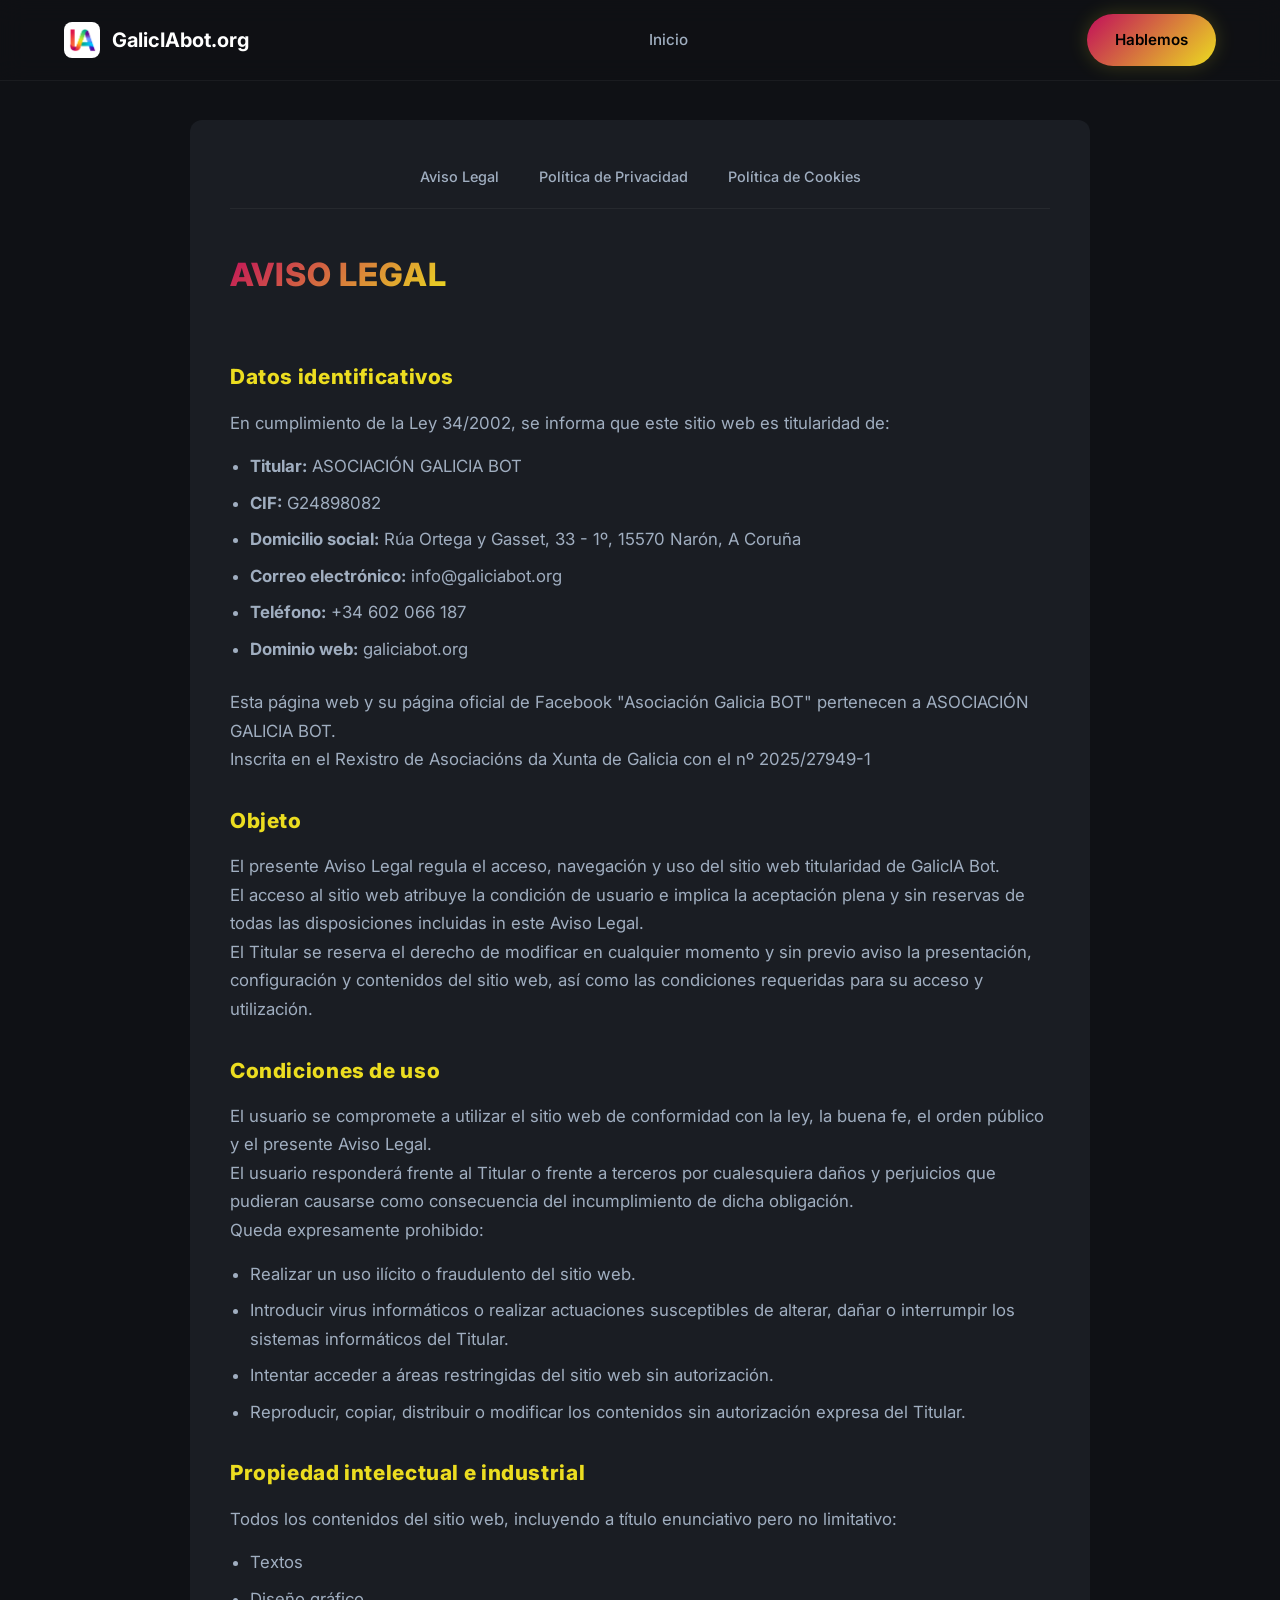
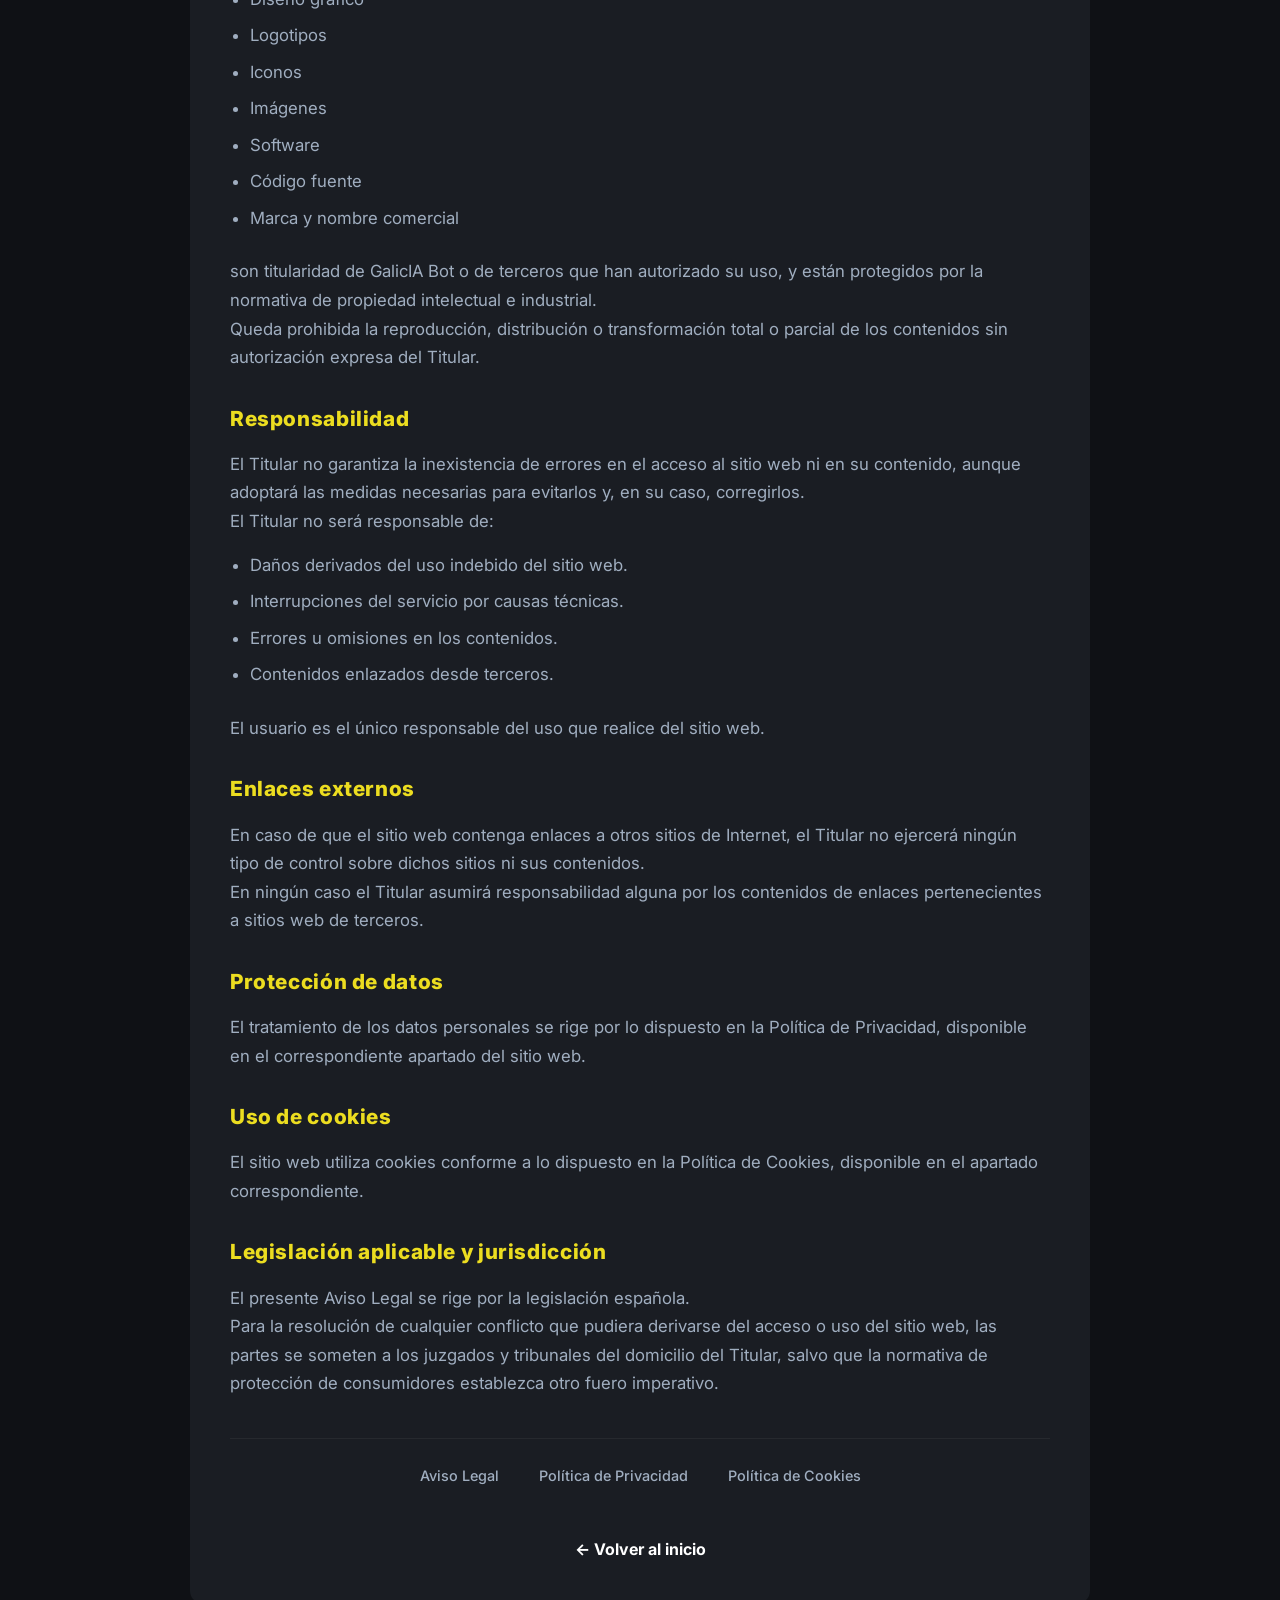
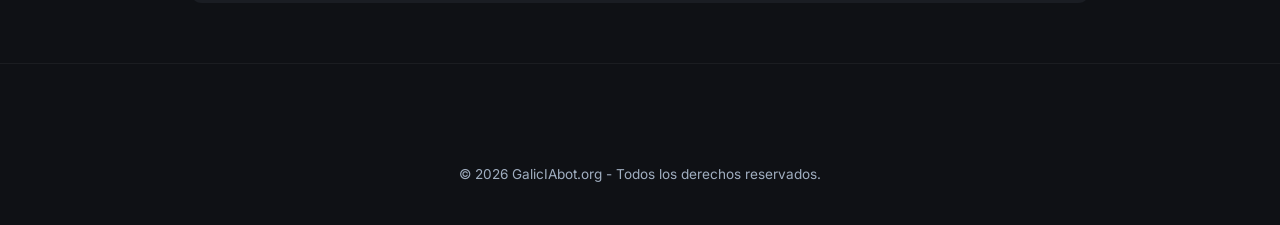
==== aviso-legal.html @ 95a2f7a0 "UPDATE AVISO LEGAL" ====
<!DOCTYPE html>
<html lang="es">

<head>
    <meta charset="UTF-8">
    <meta name="viewport" content="width=device-width, initial-scale=1.0">
    <title>GalicIAbot.org | Políticas y Avisos Legales</title>
    <meta name="description" content="Información legal, aviso legal y política de privacidad de GalicIAbot.org.">
    <link rel="stylesheet" href="layout.css">
    <link rel="stylesheet" href="theme.css">
    <link rel="icon" type="image/png" href="Logos RECORTADOS/Logo GalicIABot recortado-08.png">
    <style>
        .legal-section {
            padding: 120px 20px 60px;
            color: var(--text-main);
            min-height: 80vh;
        }

        .legal-content {
            background-color: var(--card-bg);
            border: 1px solid var(--border-color);
            border-radius: 12px;
            padding: 40px;
            max-width: 900px;
            margin: 0 auto;
        }

        .legal-nav {
            display: flex;
            gap: 20px;
            margin-bottom: 40px;
            border-bottom: 1px solid rgba(255, 255, 255, 0.05);
            padding-bottom: 15px;
            justify-content: center;
        }

        .legal-nav.bottom {
            margin-top: 40px;
            margin-bottom: 0;
            border-bottom: none;
            border-top: 1px solid rgba(255, 255, 255, 0.05);
            padding-top: 20px;
        }

        .nav-anchor {
            text-decoration: none;
            color: var(--text-muted);
            font-size: 0.9rem;
            font-weight: 500;
            transition: all 0.3s ease;
            padding: 5px 10px;
            border-radius: 4px;
        }

        .nav-anchor:hover {
            color: var(--accent-yellow);
            background: rgba(255, 255, 255, 0.03);
        }

        .legal-divider {
            height: 1px;
            background: linear-gradient(90deg, transparent, rgba(255, 255, 255, 0.1), transparent);
            margin: 60px 0;
        }

        .legal-content h2 {
            margin-bottom: 30px;
            text-align: center;
            font-size: 2rem;
            scroll-margin-top: 120px;
        }

        .legal-content h3 {
            margin-top: 30px;
            margin-bottom: 15px;
            color: var(--accent-yellow);
            font-size: 1.3rem;
        }

        .legal-content p,
        .legal-content ul {
            font-size: 1.05rem;
            line-height: 1.7;
            color: var(--text-muted);
            margin-bottom: 15px;
        }

        .legal-content ul {
            padding-left: 20px;
            margin-bottom: 25px;
        }

        .legal-content li {
            margin-bottom: 8px;
        }

        .back-link {
            display: inline-block;
            margin-top: 30px;
            text-decoration: none;
            color: var(--white);
            font-weight: bold;
            transition: color 0.3s ease;
        }

        .back-link:hover {
            color: var(--accent-yellow);
        }

        @media (max-width: 600px) {
            .legal-content {
                padding: 20px;
            }

            .legal-nav {
                flex-direction: column;
                align-items: center;
                gap: 10px;
            }
        }
    </style>
</head>

<body>

    <!-- Navbar -->
    <nav>
        <div class="container">
            <a href="index.html" class="logo">
                <img src="Logos RECORTADOS/Logo GalicIABot recortado-08.png" alt="GalicIAbot" class="logo-icon">
                <span>GalicIAbot.org</span>
            </a>
            <div class="nav-links">
                <a href="index.html">Inicio</a>
            </div>
            <a href="index.html#contacto-leads" class="btn btn-primary">Hablemos</a>
        </div>
    </nav>

    <!-- Legal Section -->
    <section class="legal-section">
        <div class="container">
            <div class="legal-content">
                <!-- Top Navigation -->
                <div class="legal-nav">
                    <a href="#" class="nav-anchor">Aviso Legal</a>
                    <a href="politica-privacidad.html" class="nav-anchor">Política de Privacidad</a>
                    <a href="cookies.html" class="nav-anchor">Política de Cookies</a>
                </div>

                <!-- Section: Aviso Legal -->
                <div id="aviso">
                    <h2 class="gradient-text">AVISO LEGAL</h2>

                    <h3>Datos identificativos</h3>
                    <p>En cumplimiento de la Ley 34/2002, se informa que este sitio web es titularidad de:</p>
                    <ul>
                        <li><strong>Titular:</strong> ASOCIACIÓN GALICIA BOT</li>
                        <li><strong>CIF:</strong> G24898082</li>
                        <li><strong>Domicilio social:</strong> Rúa Ortega y Gasset, 33 - 1º, 15570 Narón, A Coruña</li>
                        <li><strong>Correo electrónico:</strong> info@galiciabot.org</li>
                        <li><strong>Teléfono:</strong> +34 602 066 187</li>
                        <li><strong>Dominio web:</strong> galiciabot.org</li>
                    </ul>
                    <p>Esta página web y su página oficial de Facebook "Asociación Galicia BOT" pertenecen a ASOCIACIÓN GALICIA BOT.<br>
                    Inscrita en el Rexistro de Asociacións da Xunta de Galicia con el nº 2025/27949-1</p>

                    <h3>Objeto</h3>
                    <p>El presente Aviso Legal regula el acceso, navegación y uso del sitio web titularidad de GalicIA
                        Bot.<br>
                        El acceso al sitio web atribuye la condición de usuario e implica la aceptación plena y sin
                        reservas de
                        todas las disposiciones incluidas in este Aviso Legal.<br>
                        El Titular se reserva el derecho de modificar en cualquier momento y sin previo aviso la
                        presentación,
                        configuración y contenidos del sitio web, así como las condiciones requeridas para su acceso y
                        utilización.</p>

                    <h3>Condiciones de uso</h3>
                    <p>El usuario se compromete a utilizar el sitio web de conformidad con la ley, la buena fe, el orden
                        público
                        y el presente Aviso Legal.<br>
                        El usuario responderá frente al Titular o frente a terceros por cualesquiera daños y perjuicios
                        que
                        pudieran causarse como consecuencia del incumplimiento de dicha obligación.<br>
                        Queda expresamente prohibido:</p>
                    <ul>
                        <li>Realizar un uso ilícito o fraudulento del sitio web.</li>
                        <li>Introducir virus informáticos o realizar actuaciones susceptibles de alterar, dañar o
                            interrumpir
                            los sistemas informáticos del Titular.</li>
                        <li>Intentar acceder a áreas restringidas del sitio web sin autorización.</li>
                        <li>Reproducir, copiar, distribuir o modificar los contenidos sin autorización expresa del
                            Titular.</li>
                    </ul>

                    <h3>Propiedad intelectual e industrial</h3>
                    <p>Todos los contenidos del sitio web, incluyendo a título enunciativo pero no limitativo:</p>
                    <ul>
                        <li>Textos</li>
                        <li>Diseño gráfico</li>
                        <li>Logotipos</li>
                        <li>Iconos</li>
                        <li>Imágenes</li>
                        <li>Software</li>
                        <li>Código fuente</li>
                        <li>Marca y nombre comercial</li>
                    </ul>
                    <p>son titularidad de GalicIA Bot o de terceros que han autorizado su uso, y están protegidos por la
                        normativa de propiedad intelectual e industrial.<br>
                        Queda prohibida la reproducción, distribución o transformación total o parcial de los contenidos
                        sin
                        autorización expresa del Titular.</p>

                    <h3>Responsabilidad</h3>
                    <p>El Titular no garantiza la inexistencia de errores en el acceso al sitio web ni en su contenido,
                        aunque
                        adoptará las medidas necesarias para evitarlos y, en su caso, corregirlos.<br>
                        El Titular no será responsable de:</p>
                    <ul>
                        <li>Daños derivados del uso indebido del sitio web.</li>
                        <li>Interrupciones del servicio por causas técnicas.</li>
                        <li>Errores u omisiones en los contenidos.</li>
                        <li>Contenidos enlazados desde terceros.</li>
                    </ul>
                    <p>El usuario es el único responsable del uso que realice del sitio web.</p>

                    <h3>Enlaces externos</h3>
                    <p>En caso de que el sitio web contenga enlaces a otros sitios de Internet, el Titular no ejercerá
                        ningún
                        tipo de control sobre dichos sitios ni sus contenidos.<br>
                        En ningún caso el Titular asumirá responsabilidad alguna por los contenidos de enlaces
                        pertenecientes a
                        sitios web de terceros.</p>

                    <h3>Protección de datos</h3>
                    <p>El tratamiento de los datos personales se rige por lo dispuesto en la Política de Privacidad,
                        disponible
                        en el correspondiente apartado del sitio web.</p>

                    <h3>Uso de cookies</h3>
                    <p>El sitio web utiliza cookies conforme a lo dispuesto en la Política de Cookies, disponible en el
                        apartado
                        correspondiente.</p>

                    <h3>Legislación aplicable y jurisdicción</h3>
                    <p>El presente Aviso Legal se rige por la legislación española.<br>
                        Para la resolución de cualquier conflicto que pudiera derivarse del acceso o uso del sitio web,
                        las
                        partes se someten a los juzgados y tribunales del domicilio del Titular, salvo que la normativa
                        de
                        protección de consumidores establezca otro fuero imperativo.</p>
                </div>

                <!-- Bottom Navigation -->
                <div class="legal-nav bottom">
                    <a href="#" class="nav-anchor">Aviso Legal</a>
                    <a href="politica-privacidad.html" class="nav-anchor">Política de Privacidad</a>
                    <a href="cookies.html" class="nav-anchor">Política de Cookies</a>
                </div>

                <div style="text-align: center;">
                    <a href="index.html" class="back-link">&larr; Volver al inicio</a>
                </div>
            </div>
        </div>
    </section>

    <!-- Footer Simple -->
    <footer>
        <div class="footer-bottom" style="border-top: none; padding-top: 20px;">
            <div class="footer-legal-inline" style="text-align: center;">
                <span>&copy; 2026 GalicIAbot.org - Todos los derechos reservados.</span>
            </div>
        </div>
    </footer>

</body>

</html>
---- layout.css ----
* {
    margin: 0;
    padding: 0;
    box-sizing: border-box;
}

body {
    line-height: 1.6;
    overflow-x: hidden;
}

.container {
    max-width: 1200px;
    margin: 0 auto;
    padding: 0 1.5rem;
}

section {
    padding: 80px 0;
}

.section-title {
    font-size: clamp(2.2rem, 5vw, 3.2rem);
    margin-bottom: 1.5rem;
}

/* Navbar Layout */
nav {
    position: fixed;
    top: 0;
    width: 100%;
    z-index: 1000;
}

nav .container {
    display: flex;
    justify-content: space-between;
    align-items: center;
    height: 80px;
}

.logo {
    display: flex;
    align-items: center;
    gap: 12px;
    text-decoration: none;
    font-size: 1.25rem;
}

.logo-icon {
    width: 36px;
    height: 36px;
    border-radius: 8px;
    display: flex;
    align-items: center;
    justify-content: center;
}

.nav-links {
    display: flex;
    gap: 2rem;
}

.nav-links a {
    text-decoration: none;
    font-size: 0.95rem;
    position: relative;
    padding: 10px 0;
    display: inline-block;
}

.nav-links a::after {
    content: '';
    position: absolute;
    bottom: 0;
    left: 0;
    width: 0;
    height: 2px;
    transition: width 0.3s ease;
}

.nav-links a:hover::after,
.nav-links a.active::after {
    width: 100%;
}

/* Buttons Layout */
.btn {
    display: inline-flex;
    align-items: center;
    justify-content: center;
    padding: 14px 28px;
    border-radius: 50px;
    text-decoration: none;
    cursor: pointer;
    font-size: 0.95rem;
}

.btn-primary:hover {
    transform: translateY(-2px);
}

/* Hero Layout */
.hero {
    padding-top: 160px;
    text-align: center;
    position: relative;
    overflow: hidden;
}

.hero-content {
    max-width: 100%;
    width: 100%;
    padding: 0 2rem;
    margin: 0 auto;
    position: relative;
    z-index: 2;
}

.hero h1 {
    font-size: clamp(3rem, 10vw, 5.5rem);
    line-height: 1.1;
    margin-bottom: 2.5rem;
    width: 85%;
    max-width: 1200px;
    margin-left: auto;
    margin-right: auto;
}

.hero p {
    font-size: 1.35rem;
    margin-bottom: 3.5rem;
    width: 75%;
    max-width: 1000px;
    margin-left: auto;
    margin-right: auto;
    line-height: 1.6;
}

.hero-glow {
    position: absolute;
    top: 50%;
    left: 50%;
    transform: translate(-50%, -50%);
    width: 600px;
    height: 600px;
    z-index: 1;
}

/* Feature Cards & Asociacion Refactor */
.features-grid {
    display: grid;
    grid-template-columns: repeat(auto-fit, minmax(300px, 1fr));
    gap: 2rem;
    margin-top: 4rem;
}

.feature-card {
    padding: 2.5rem;
    border-radius: 20px;
    background: var(--card-bg);
    border: 1px solid rgba(255, 255, 255, 0.05);
    transition: var(--transition);
}

.feature-card:hover {
    transform: translateY(-5px);
    border-color: var(--accent-orange);
    box-shadow: 0 10px 30px rgba(249, 88, 57, 0.1);
}

.asociacion-text-block {
    text-align: left;
    max-width: 900px;
    margin: 2rem auto;
}

.asociacion-expandable {
    max-height: 0;
    overflow: hidden;
    transition: max-height 0.8s ease-in-out, opacity 0.5s ease;
    opacity: 0;
}

.asociacion-expandable.active {
    max-height: 5000px;
    /* Large enough for full content */
    opacity: 1;
}

.btn-read-more {
    margin-top: 2rem;
}

.asociacion-sub-section {
    margin-top: 3rem;
    padding-top: 2rem;
    border-top: 1px solid rgba(255, 255, 255, 0.05);
}

.asociacion-sub-section h3 {
    font-size: 1.8rem;
    margin-bottom: 1.5rem;
    text-align: center;
}

.asociacion-list {
    list-style: none;
    display: grid;
    grid-template-columns: repeat(auto-fit, minmax(280px, 1fr));
    gap: 1.5rem;
    margin-top: 1.5rem;
}

.asociacion-list li {
    background: rgba(255, 255, 255, 0.02);
    padding: 1.5rem;
    border-radius: 12px;
    border: 1px solid rgba(255, 255, 255, 0.05);
    text-align: center;
    color: var(--text-muted);
    font-size: 1rem;
    line-height: 1.6;
}

.asociacion-list li strong {
    display: block;
    color: var(--accent-yellow);
    margin-bottom: 0.5rem;
    font-size: 1.1rem;
}

.feature-icon {
    width: 48px;
    height: 48px;
    border-radius: 12px;
    display: flex;
    align-items: center;
    justify-content: center;
    margin-bottom: 1.5rem;
}

/* Pricing Layout */
.pricing-grid {
    display: grid;
    grid-template-columns: repeat(auto-fit, minmax(320px, 1fr));
    gap: 2rem;
    margin-top: 4rem;
}

.pricing-card {
    padding: 3rem 2.5rem;
    border-radius: 24px;
    position: relative;
    display: flex;
    flex-direction: column;
}

.popular-badge {
    position: absolute;
    top: -12px;
    right: 32px;
    padding: 4px 12px;
    border-radius: 50px;
    font-size: 0.75rem;
}

.price {
    font-size: 3rem;
    margin: 1.5rem 0;
}

.price span {
    font-size: 1rem;
}

.pricing-features {
    list-style: none;
    margin: 2rem 0;
    flex-grow: 1;
}

.pricing-features li {
    margin-bottom: 1rem;
    display: flex;
    align-items: center;
    gap: 12px;
    font-size: 0.95rem;
}

/* CTA Layout */
.cta-section {
    padding: 60px 0;
    position: relative;
    overflow: hidden;
}

.cta-section::before {
    content: '';
    position: absolute;
    top: 50%;
    left: 50%;
    transform: translate(-50%, -50%);
    width: 1000px;
    height: 1000px;
    z-index: 1;
}

.cta-content {
    position: relative;
    z-index: 2;
    text-align: center;
    max-width: 1000px;
    margin: 0 auto;
}

.cta-section h2 {
    font-size: clamp(2.5rem, 6vw, 4.5rem);
    margin-bottom: 1.5rem;
    text-transform: uppercase;
}

.cta-section p.main-desc {
    font-size: 1.35rem;
    margin-bottom: 2rem;
    max-width: 800px;
    margin-left: auto;
    margin-right: auto;
}

.cta-btns {
    display: flex;
    gap: 2rem;
    justify-content: center;
    flex-wrap: wrap;
    margin-bottom: 3rem;
}

.btn-large {
    padding: 24px 40px;
    border-radius: 20px;
    display: flex;
    flex-direction: column;
    align-items: center;
    text-align: center;
    min-width: 320px;
    text-decoration: none;
    position: relative;
}

.btn-large .btn-title {
    font-size: 1.25rem;
    margin-bottom: 4px;
    display: flex;
    align-items: center;
    gap: 10px;
}

.btn-large .btn-subtitle {
    font-size: 0.85rem;
}

.btn-large:hover {
    transform: scale(1.05);
}

.stats-grid {
    display: grid;
    grid-template-columns: repeat(3, 1fr);
    gap: 2rem;
    margin-bottom: 5rem;
}

.stat-item h3 {
    font-size: 3.5rem;
    margin-bottom: 0.5rem;
}

.stat-item p {
    font-size: 0.95rem;
}

.testimonial-card-final {
    padding: 3rem;
    border-radius: 30px;
    max-width: 900px;
    margin: 0 auto;
    text-align: left;
}

.stars {
    font-size: 1.2rem;
    margin-bottom: 1.5rem;
    display: block;
}

.testimonial-card-final p {
    font-size: 1.1rem;
    line-height: 1.8;
}

/* Footer Layout */
footer {
    padding: 80px 0 40px 0;
}

.footer-main {
    display: grid;
    grid-template-columns: 1fr 1.2fr;
    gap: 2rem;
    margin-bottom: 3rem;
}

.footer-brand {
    display: flex;
    flex-direction: column;
    gap: 1.5rem;
}

.footer-phrase {
    font-size: 0.9rem;
    line-height: 1.6;
    max-width: 480px;
}

.footer-social {
    display: flex;
    gap: 1rem;
}

.footer-social a {
    width: 40px;
    height: 40px;
    border-radius: 50%;
    display: flex;
    align-items: center;
    justify-content: center;
    transition: var(--transition);
}

.footer-nav {
    display: grid;
    grid-template-columns: repeat(3, 1fr);
    gap: 3rem;
}

.footer-nav-col {
    display: flex;
    flex-direction: column;
    gap: 1rem;
}

.footer-nav-col h4 {
    font-size: 1.1rem;
    margin-bottom: 0.5rem;
}

.footer-nav-col a {
    text-decoration: none;
    font-size: 0.95rem;
    transition: var(--transition);
}

.footer-bottom {
    padding-top: 2rem;
    display: flex;
    justify-content: center;
    border-top: 1px solid rgba(255, 255, 255, 0.05);
}

.footer-legal-inline {
    display: flex;
    align-items: center;
    flex-wrap: wrap;
    justify-content: center;
    gap: 1rem;
    font-size: 0.85rem;
    color: var(--text-muted);
}

.footer-legal-inline a {
    text-decoration: none;
    color: var(--text-muted);
    transition: var(--transition);
}

.footer-legal-inline a:hover {
    color: var(--text-main);
}

.separator {
    color: rgba(255, 255, 255, 0.1);
    font-size: 0.8rem;
}

.footer-bottom p {
    font-size: 0.85rem;
}

/* Leads Form Section */
.leads-section {
    margin-top: -80px;
    padding-bottom: 80px;
}

.iframe-wrapper {
    position: relative;
    overflow: hidden;
    border-radius: 12px;
    background: rgba(18, 21, 29, 0.5);
    /* Recupera el contraste de fondo */
    min-height: 700px;
}

.iframe-wrapper iframe {
    width: 100%;
    height: 700px;
    border: none;
    border-radius: 3px;
}

/* Newsletter Styles */
.footer-newsletter {
    display: flex;
    justify-content: space-between;
    align-items: center;
    background: rgba(255, 255, 255, 0.02);
    border: 1px solid rgba(255, 255, 255, 0.05);
    border-radius: 20px;
    padding: 2.5rem 3rem;
    margin-bottom: 3rem;
    gap: 2rem;
}

.newsletter-content h4 {
    font-size: 1.25rem;
    margin-bottom: 0.5rem;
}

.newsletter-content p {
    color: var(--text-muted);
    font-size: 0.95rem;
}

.newsletter-form {
    flex-shrink: 0;
    width: 100%;
    max-width: 400px;
}

.newsletter-input-group {
    display: flex;
    gap: 0.5rem;
}

.newsletter-input-group input {
    flex: 1;
    background: rgba(15, 17, 21, 0.8);
    border: 1px solid rgba(255, 255, 255, 0.1);
    border-radius: 12px;
    padding: 12px 20px;
    color: white;
    font-size: 0.95rem;
    outline: none;
    transition: var(--transition);
}

.newsletter-input-group input:focus {
    border-color: var(--accent-cyan);
}

.newsletter-input-group button {
    background: var(--gradient-primary);
    border: none;
    border-radius: 12px;
    width: 48px;
    height: 48px;
    display: flex;
    align-items: center;
    justify-content: center;
    cursor: pointer;
    transition: var(--transition);
}

.newsletter-input-group button:hover {
    transform: scale(1.05);
    box-shadow: 0 0 20px rgba(0, 255, 171, 0.3);
}

@media (max-width: 768px) {
    .footer-newsletter {
        flex-direction: column;
        text-align: center;
        padding: 2rem;
    }

    .newsletter-form {
        max-width: 100%;
    }
}

.target-grid {
    display: grid;
    grid-template-columns: 1fr 1fr;
    gap: 4rem;
    align-items: center;
}

.target-list {
    list-style: none;
    margin: 2.5rem 0;
}

.target-list li {
    font-size: 1.15rem;
    margin-bottom: 1.2rem;
    display: flex;
    align-items: center;
    gap: 15px;
}

.target-list li::before {
    flex-shrink: 0;
}

.target-footer {
    font-size: 1.1rem;
    line-height: 1.6;
    max-width: 500px;
}

.console-window {
    border-radius: 12px;
    overflow: hidden;
    font-family: 'Courier New', Courier, monospace;
}

.console-header {
    padding: 12px 20px;
    display: flex;
    gap: 8px;
}

.dot {
    width: 12px;
    height: 12px;
    border-radius: 50%;
}

.console-body {
    padding: 2.5rem;
    font-size: 0.95rem;
    line-height: 1.8;
}

/* Media Queries Layout */
@media (max-width: 768px) {
    .nav-links {
        display: none;
    }

    .hero h1 {
        font-size: 2.5rem;
    }

    .footer-main {
        grid-template-columns: 1fr;
        gap: 3rem;
        text-align: center;
    }

    .footer-brand {
        align-items: center;
    }

    .footer-phrase {
        max-width: 100%;
    }

    .footer-social {
        justify-content: center;
    }

    .footer-nav {
        grid-template-columns: 1fr;
        gap: 2rem;
    }

    .footer-bottom {
        flex-direction: column;
        text-align: center;
    }

    .footer-legal {
        justify-content: center;
    }

    .stats-grid {
        grid-template-columns: 1fr;
    }

    .btn-large {
        width: 100%;
        min-width: auto;
    }
}

@media (max-width: 968px) {
    .target-grid {
        grid-template-columns: 1fr;
        gap: 3rem;
    }
}
---- theme.css ----
@import url('https://fonts.googleapis.com/css2?family=Inter:wght@300;400;500;600;700;800&display=swap');

:root {
    --bg-color: #0F1115;
    --card-bg: #1A1D23;
    --text-main: #FFFFFF;
    --text-muted: #A0AEC0;
    --accent-red: #c10e5a;
    --accent-yellow: #ecdd20;
    --accent-orange: #f95839;
    --gradient-primary: linear-gradient(135deg, #c10e5a 0%, #ecdd20 100%);
    --gradient-purple: linear-gradient(135deg, #c10e5a 0%, #f95839 100%);
    --gradient-glow: radial-gradient(circle at center, rgba(0, 194, 255, 0.1) 0%, transparent 70%);
    --transition: all 0.3s cubic-bezier(0.4, 0, 0.2, 1);
}

body {
    font-family: 'Inter', sans-serif;
    background-color: var(--bg-color);
    color: var(--text-main);
    -webkit-font-smoothing: antialiased;
}

/* Typography Colors & Styles */
h1,
h2,
h3 {
    font-weight: 800;
    letter-spacing: 0.03em;
}

.gradient-text {
    background: var(--gradient-primary);
    -webkit-background-clip: text;
    background-clip: text;
    -webkit-text-fill-color: transparent;
    display: inline-block;
}

.gradient-purple-text {
    background: var(--gradient-purple);
    -webkit-background-clip: text;
    background-clip: text;
    -webkit-text-fill-color: transparent;
    display: inline-block;
}

/* Navbar Theme */
nav {
    background: rgba(15, 17, 21, 0.8);
    backdrop-filter: blur(12px);
    border-bottom: 1px solid rgba(255, 255, 255, 0.05);
    transition: var(--transition);
}

.logo {
    color: white;
    font-weight: 700;
}

.logo-icon {
    background: white;
    object-fit: contain;
    padding: 2px;
}

.nav-links a {
    color: var(--text-muted);
    font-weight: 500;
    transition: var(--transition);
}

.nav-links a:hover,
.nav-links a.active {
    color: var(--text-main);
}

.nav-links a::after {
    background: var(--gradient-primary);
}

/* Button Theme */
.btn {
    font-weight: 600;
    transition: var(--transition);
}

.btn-primary {
    background: var(--gradient-primary);
    color: #000;
    box-shadow: 0 0 20px rgba(236, 221, 32, 0.2);
}

.btn-primary:hover {
    box-shadow: 0 0 30px rgba(236, 221, 32, 0.5);
}

.btn-outline {
    border: 1px solid rgba(255, 255, 255, 0.2);
    color: white;
}

.btn-outline:hover {
    background: rgba(255, 255, 255, 0.05);
    border-color: white;
}

/* Hero Theme */
.hero p {
    color: var(--text-muted);
}

.hero-glow {
    background: var(--gradient-glow);
}

/* Feature Cards Theme */
.feature-card {
    background: var(--card-bg);
    border: 1px solid var(--accent-cyan);
    transition: var(--transition);
}

.feature-card:hover {
    border-color: #f95839;
    box-shadow: 0 0 30px rgba(249, 88, 57, 0.4),
        0 0 60px rgba(249, 88, 57, 0.2);
    transform: translateY(-8px) scale(1.02);
    background: linear-gradient(145deg, rgba(26, 29, 35, 1) 0%, rgba(26, 29, 35, 0.8) 100%);
}

#beneficios .feature-card {
    border-color: rgba(255, 255, 255, 0.1);
}



.feature-card h3,
.feature-card p {
    transition: var(--transition);
}

.feature-card p {
    color: var(--text-muted);
}

.feature-card:hover h3 {
    color: var(--accent-cyan);
}

.feature-card:hover p {
    color: var(--text-main);
}

.feature-icon {
    width: 64px;
    height: 64px;
    border-radius: 16px;
    background: var(--gradient-primary);
    display: flex;
    align-items: center;
    justify-content: center;
    margin-bottom: 1.5rem;
    box-shadow: 0 10px 20px rgba(0, 0, 0, 0.2);
}

.feature-icon svg {
    width: 34px;
    height: 34px;
    stroke: #fff;
    stroke-width: 1.5;
    fill: none;
    filter: drop-shadow(0 0 5px rgba(255, 255, 255, 0.8));
    animation: iconPulse 3s infinite ease-in-out;
}

@keyframes iconPulse {

    0%,
    100% {
        transform: scale(1);
        filter: drop-shadow(0 0 5px rgba(255, 255, 255, 0.8));
    }

    50% {
        transform: scale(1.1);
        filter: drop-shadow(0 0 12px rgba(255, 255, 255, 1));
    }
}

/* Pricing Card Theme */
.pricing-card {
    background: var(--card-bg);
    border: 1px solid rgba(255, 255, 255, 0.05);
    transition: var(--transition);
}

.pricing-card:hover {
    z-index: 2;
    border-color: var(--accent-cyan);
}

.pricing-card.intensity-1:hover,
.pricing-card.intensity-2:hover,
.pricing-card.intensity-3:hover,
.pricing-card.intensity-4:hover,
.pricing-card.intensity-5:hover,
.pricing-card.intensity-6:hover {
    box-shadow: 0 30px 60px rgba(249, 88, 57, 0.4),
        0 0 30px rgba(249, 88, 57, 0.2);
}

/* Diferenciación por intensidad */
.pricing-card.intensity-1 {
    border-color: rgba(255, 255, 255, 0.1);
}

.pricing-card.intensity-2 {
    border-color: var(--accent-cyan);
}

.pricing-card.intensity-3 {
    border-color: var(--accent-purple);
    background: linear-gradient(145deg, var(--card-bg) 0%, rgba(209, 111, 255, 0.05) 100%);
}

.pricing-card.intensity-4 {
    border-color: var(--accent-mint);
}

.pricing-card.intensity-5 {
    border-color: var(--accent-orange);
    box-shadow: 0 0 30px rgba(249, 88, 57, 0.15);
    background: linear-gradient(145deg, var(--card-bg) 0%, rgba(249, 88, 57, 0.05) 100%);
}

.pricing-card.intensity-6 {
    border-color: var(--text-main);
    background: linear-gradient(145deg, var(--card-bg) 0%, rgba(255, 255, 255, 0.08) 100%);
    box-shadow: 0 20px 40px rgba(0, 0, 0, 0.4);
}

.pricing-card.popular {
    border-color: #c10e5a;
    box-shadow: 0 0 40px rgba(193, 14, 90, 0.4);
}

.popular-badge {
    background: var(--gradient-primary);
    color: #000;
    font-weight: 700;
}

.plan-icon {
    width: 64px;
    height: 64px;
    border-radius: 16px;
    background: var(--gradient-primary);
    display: flex;
    align-items: center;
    justify-content: center;
    margin-bottom: 1.5rem;
    box-shadow: 0 10px 20px rgba(0, 0, 0, 0.2);
}

.plan-icon.purple {
    background: var(--gradient-purple);
}

.plan-icon.white {
    background: #fff;
}

.plan-icon svg {
    width: 32px;
    height: 32px;
    stroke: #fff;
    stroke-width: 2;
    fill: none;
}

.pricing-card h3 {
    font-size: 1.75rem;
    margin-bottom: 0.5rem;
    line-height: 1.2;
    font-weight: 800;
}

.pricing-card.intensity-1 h3,
.pricing-card.intensity-2 h3,
.pricing-card.intensity-4 h3,
.pricing-card.intensity-5 h3,
.pricing-card.intensity-6 h3 {
    background: var(--gradient-primary);
    -webkit-background-clip: text;
    background-clip: text;
    -webkit-text-fill-color: transparent;
}

.pricing-card.intensity-3 h3 {
    background: var(--gradient-purple);
    -webkit-background-clip: text;
    background-clip: text;
    -webkit-text-fill-color: transparent;
}



.price {
    font-size: 1.2rem !important;
    /* Smaller size as requested */
    font-weight: 600;
    margin: 0.25rem 0 1rem 0 !important;
    color: var(--text-muted);
}

.pricing-card.intensity-1 .price {
    background: var(--gradient-primary);
    -webkit-background-clip: text;
    background-clip: text;
    -webkit-text-fill-color: transparent;
    font-weight: 800;
    display: inline-block;
}

.price span {
    font-size: 0.8rem;
    opacity: 0.8;
}

.price-sub {
    color: var(--text-muted);
    font-size: 0.9rem;
    margin-bottom: 1.5rem;
}

.pricing-features {
    padding-left: 0;
}

.pricing-features li {
    position: relative;
    padding-left: 1.5rem;
}

.pricing-features li::before {
    content: "✓";
    position: absolute;
    left: 0;
    color: var(--accent-mint);
    font-weight: 700;
}

/* CTA Theme */
.cta-section::before {
    background: radial-gradient(circle, rgba(0, 194, 255, 0.05) 0%, transparent 70%);
}

.cta-section p.main-desc {
    color: var(--text-muted);
}

.btn-large {
    transition: var(--transition);
}

.btn-starter {
    background: var(--gradient-primary);
    color: #000;
}

.btn-consultancy {
    color: white;
    border: 1px solid var(--accent-purple);
    box-shadow: 0 0 20px rgba(209, 111, 255, 0.1);
}

.btn-large:hover {
    box-shadow: 0 0 40px rgba(236, 221, 32, 0.3);
}

.btn-consultancy:hover {
    box-shadow: 0 0 40px rgba(209, 111, 255, 0.3);
}

.stat-item h3 {
    font-weight: 800;
}

.stat-item p {
    color: var(--text-muted);
}

.testimonial-card-final {
    background: rgba(255, 255, 255, 0.02);
    border: 1px solid rgba(255, 255, 255, 0.05);
}

.stars {
    color: var(--accent-mint);
}

.testimonial-card-final p {
    color: var(--text-muted);
}

/* Target Section Theme */
.target-list li {
    font-size: 1.05rem;
    /* Slightly smaller as requested */
}

.target-list li::before {
    content: "";
    background: var(--gradient-primary);
    width: 10px;
    height: 10px;
    border-radius: 50%;
    display: block;
    flex-shrink: 0;
    box-shadow: 0 0 10px rgba(0, 255, 171, 0.5);
}

.target-footer {
    color: var(--text-muted);
    border-left: 4px solid #ecdd20;
    padding-left: 1.5rem;
    margin-top: 3rem;
    font-size: 1rem;
}

.target-visual {
    position: relative;
    padding: 2rem 0;
}

.console-window {
    background: linear-gradient(135deg, rgba(20, 24, 30, 0.95) 0%, rgba(30, 35, 45, 0.95) 100%);
    border: 1px solid rgba(255, 255, 255, 0.1);
    box-shadow: 0 40px 80px rgba(0, 0, 0, 0.6);
    backdrop-filter: blur(15px);
    position: relative;
    z-index: 2;
}

.console-window.second {
    margin-top: 1.5rem;
    /* Space between windows */
    opacity: 0.9;
}

.console-header {
    background: rgba(255, 255, 255, 0.05);
    border-bottom: 1px solid rgba(255, 255, 255, 0.05);
}

.dot.red {
    background: #FF5F56;
}

.dot.yellow {
    background: #FFBD2E;
}

.dot.green {
    background: #27C93F;
}

.console-comment {
    color: #6A737D;
}

.console-line {
    color: #E1E4E8;
}

.color-alert {
    color: #f95839;
    font-weight: 600;
}

.color-mint {
    color: var(--accent-mint);
    font-weight: 600;
}

/* Footer Theme */
footer {
    border-top: 1px solid rgba(255, 255, 255, 0.05);
}

.footer-phrase {
    color: var(--text-muted);
}

.footer-social a {
    background: var(--gradient-primary);
    border: 1px solid transparent;
    color: #000;
    box-shadow: 0 5px 15px rgba(0, 194, 255, 0.15);
}

.footer-social a:hover {
    transform: translateY(-5px);
    box-shadow: 0 10px 25px rgba(236, 221, 32, 0.3);
    filter: brightness(1.1);
}

.footer-nav-col h4 {
    color: var(--text-main);
}

.footer-nav-col a {
    color: var(--text-muted);
}

.footer-nav-col.empresa a:hover {
    color: var(--accent-mint);
}

.footer-nav-col.servicios a:hover {
    color: var(--accent-cyan);
}

.footer-bottom {
    border-top: 1px solid rgba(255, 255, 255, 0.05);
}

.footer-legal a {
    color: var(--text-muted);
    transition: var(--transition);
}

.footer-legal a:hover {
    color: var(--text-main);
}

.footer-bottom p {
    color: var(--text-muted);
}

/* Demo Section Styles */
.demo-section {
    padding: 100px 0;
    background: rgba(255, 255, 255, 0.01);
    position: relative;
    overflow: hidden;
}

.demo-grid {
    display: grid;
    grid-template-columns: 1fr 1.2fr;
    gap: 4rem;
    align-items: center;
    margin-top: 4rem;
}

@media (max-width: 992px) {
    .demo-grid {
        grid-template-columns: 1fr;
        gap: 3rem;
    }
}

.sector-list {
    display: grid;
    grid-template-columns: repeat(2, 1fr);
    gap: 1.5rem;
}

.sector-btn {
    background: rgba(0, 194, 255, 0.05);
    border: 1.5px solid rgba(0, 194, 255, 0.3);
    padding: 1.2rem;
    border-radius: 15px;
    color: var(--text-main);
    font-weight: 600;
    text-align: center;
    cursor: pointer;
    transition: var(--transition);
    display: flex;
    flex-direction: column;
    align-items: center;
    gap: 0.8rem;
    position: relative;
    overflow: hidden;
}

.sector-btn:hover {
    background: rgba(0, 194, 255, 0.05);
    border-color: var(--accent-cyan);
    transform: translateY(-5px);
    box-shadow: 0 0 25px rgba(0, 194, 255, 0.4), inset 0 0 10px rgba(0, 194, 255, 0.2);
}

.sector-btn.active {
    background: var(--gradient-primary);
    color: #000;
    border-color: transparent;
    box-shadow: 0 10px 30px rgba(236, 221, 32, 0.5);
}

.sector-icon {
    font-size: 1.5rem;
}

.whatsapp-console {
    background: #0b141a;
    border: 1px solid rgba(0, 194, 255, 0.3);
    border-radius: 24px;
    height: 650px;
    display: flex;
    flex-direction: column;
    box-shadow: 0 50px 100px rgba(0, 0, 0, 0.9), 0 0 40px rgba(0, 194, 255, 0.15);
    width: 100%;
    max-width: 500px;
    margin: 0 auto;
    overflow: hidden;
    position: relative;
}

.whatsapp-header {
    background: #202c33;
    padding: 15px 25px;
    display: flex;
    align-items: center;
    gap: 15px;
}

.whatsapp-avatar {
    width: 45px;
    height: 45px;
    background: var(--gradient-primary);
    border-radius: 50%;
    display: flex;
    align-items: center;
    justify-content: center;
    font-weight: 800;
    color: #000;
}

.whatsapp-info h4 {
    margin: 0;
    font-size: 1.1rem;
    color: #fff;
}

.whatsapp-info p {
    margin: 0;
    font-size: 0.85rem;
    color: var(--accent-mint);
}

.whatsapp-body {
    flex: 1;
    padding: 25px;
    background: linear-gradient(rgba(11, 20, 26, 0.9), rgba(11, 20, 26, 0.9)),
        url('https://user-images.githubusercontent.com/15075759/28719144-86dc0f70-73b1-11e7-911d-60d70fcded21.png');
    background-repeat: repeat;
    background-size: 400px;
    display: flex;
    flex-direction: column;
    gap: 15px;
    overflow-y: auto;
    position: relative;
}

.wa-logo-bg {
    position: absolute;
    top: 50%;
    left: 50%;
    transform: translate(-50%, -50%);
    opacity: 0.03;
    width: 200px;
    pointer-events: none;
}

.chat-bubble {
    max-width: 85%;
    padding: 12px 18px;
    border-radius: 15px;
    font-size: 0.95rem;
    line-height: 1.4;
    position: relative;
    opacity: 0;
    transform: translateY(20px);
    transition: all 0.4s cubic-bezier(0.175, 0.885, 0.32, 1.275);
}

.chat-bubble.visible {
    opacity: 1;
    transform: translateY(0);
}

.chat-bubble.bot {
    align-self: flex-start;
    background: #202c33;
    color: #e9edef;
    border-bottom-left-radius: 2px;
}

.chat-bubble.bot .time {
    color: rgba(255, 255, 255, 0.4);
}

.chat-bubble.user {
    align-self: flex-end;
    background: #005c4b;
    color: #e9edef;
    border-bottom-right-radius: 2px;
}

.chat-bubble.user .time {
    color: rgba(255, 255, 255, 0.4);
}

.chat-bubble .time {
    display: block;
    text-align: right;
    font-size: 0.7rem;
    margin-top: 5px;
    opacity: 0.6;
}

.chat-bubble .automation-tag {
    display: inline-block;
    background: rgba(0, 194, 255, 0.1);
    color: var(--accent-cyan);
    padding: 5px 12px;
    border-radius: 8px;
    font-size: 0.85rem;
    margin-top: 10px;
    border: 1px solid rgba(0, 194, 255, 0.2);
    font-weight: 600;
}

.typing-container {
    align-self: flex-start;
    background: #202c33;
    padding: 12px 18px;
    border-radius: 15px;
    border-bottom-left-radius: 2px;
    display: none;
    align-items: center;
    gap: 5px;
}

.typing-dot {
    width: 6px;
    height: 6px;
    background: #8696a0;
    border-radius: 50%;
    animation: waTyping 1.4s infinite ease-in-out;
}

.typing-dot:nth-child(2) {
    animation-delay: 0.2s;
}

.typing-dot:nth-child(3) {
    animation-delay: 0.4s;
}

@keyframes waTyping {

    0%,
    80%,
    100% {
        transform: translateY(0);
    }

    40% {
        transform: translateY(-6px);
    }
}

.whatsapp-footer {
    background: #202c33;
    padding: 15px 20px;
    display: flex;
    align-items: center;
    gap: 15px;
}

.wa-input-sim {
    flex: 1;
    background: #2a3942;
    padding: 12px 20px;
    border-radius: 10px;
    color: #8696a0;
    font-size: 0.95rem;
}

.wa-send-sim {
    width: 45px;
    height: 45px;
    background: #00a884;
    border-radius: 50%;
    display: flex;
    align-items: center;
    justify-content: center;
    color: #fff;
}

.demo-cta-container {
    text-align: center;
    margin-top: 5rem;
}

.btn-demo {
    padding: 1.2rem 3rem;
    background: var(--gradient-primary);
    color: #000;
    border-radius: 50px;
    font-weight: 700;
    box-shadow: 0 15px 30px rgba(236, 221, 32, 0.3);
    border: none;
    cursor: pointer;
    text-decoration: none;
    display: inline-block;
    transition: var(--transition);
}

.btn-demo:hover {
    transform: scale(1.05);
    box-shadow: 0 20px 40px rgba(236, 221, 32, 0.5);
}

/* Status Cards for WhatsApp Demo */
.status-card {
    background: #1f2c33;
    border: 1px solid rgba(255, 255, 255, 0.1);
    border-radius: 12px;
    padding: 15px;
    margin-top: 10px;
    display: flex;
    flex-direction: column;
    gap: 10px;
    box-shadow: 0 4px 12px rgba(0, 0, 0, 0.2);
}

.status-header {
    display: flex;
    align-items: center;
    gap: 8px;
    color: var(--accent-mint);
    font-weight: 700;
    font-size: 0.9rem;
    text-transform: uppercase;
    letter-spacing: 0.5px;
}

.status-details {
    display: grid;
    grid-template-columns: 1fr;
    gap: 5px;
}

.status-row {
    display: flex;
    justify-content: space-between;
    font-size: 0.85rem;
    color: #e9edef;
}

.status-row span:first-child {
    color: #8696a0;
}

.status-footer {
    border-top: 1px solid rgba(255, 255, 255, 0.05);
    padding-top: 8px;
    text-align: center;
    font-size: 0.8rem;
    color: var(--accent-cyan);
    font-weight: 600;
}

/* Chat Interactive Elements */
.chat-buttons {
    display: flex;
    gap: 10px;
    margin-top: 12px;
}

.chat-btn {
    background: rgba(0, 194, 255, 0.1);
    border: 2px solid var(--accent-cyan);
    color: #fff;
    padding: 10px 18px;
    border-radius: 10px;
    font-size: 0.85rem;
    font-weight: 700;
    cursor: pointer;
    transition: var(--transition);
    box-shadow: 0 4px 15px rgba(0, 194, 255, 0.15);
    animation: btnPulse 2s infinite ease-in-out;
}

@keyframes btnPulse {
    0% {
        box-shadow: 0 0 5px rgba(236, 221, 32, 0.2);
    }

    50% {
        box-shadow: 0 0 15px rgba(236, 221, 32, 0.4);
    }

    100% {
        box-shadow: 0 0 5px rgba(236, 221, 32, 0.2);
    }
}

/* Comparison Table Section */
.comparison-section {
    padding: 100px 0;
    background: var(--bg-color);
    position: relative;
}

.comparison-section::before {
    content: '';
    position: absolute;
    top: 0;
    left: 0;
    right: 0;
    bottom: 0;
    background:
        radial-gradient(ellipse 60% 40% at 20% 50%, rgba(0, 194, 255, 0.05) 0%, transparent 60%),
        radial-gradient(ellipse 50% 40% at 80% 50%, rgba(0, 255, 171, 0.04) 0%, transparent 60%);
    pointer-events: none;
}


.table-header-block {
    text-align: center;
    margin-bottom: 4rem;
}

.comparison-outer-wrapper {
    position: relative;
    max-width: 950px;
    margin: 0 auto;
}

.comparison-wrapper {
    overflow-x: auto;
    margin-bottom: 0.75rem;
    scrollbar-width: thin;
    scrollbar-color: var(--accent-cyan) transparent;
    border-radius: 16px;
}

.comparison-fade-overlay {
    position: absolute;
    bottom: 0;
    left: 0;
    right: 0;
    height: 120px;
    background: linear-gradient(to bottom, transparent, var(--bg-color) 85%);
    pointer-events: none;
    transition: opacity 0.4s ease;
    border-radius: 0 0 16px 16px;
    z-index: 12;
}

@keyframes tableBtnPulse {
    0% {
        box-shadow: 0 0 0 0 rgba(193, 14, 90, 0.4);
    }

    70% {
        box-shadow: 0 0 0 15px rgba(193, 14, 90, 0);
    }

    100% {
        box-shadow: 0 0 0 0 rgba(193, 14, 90, 0);
    }
}

.comparison-wrapper::-webkit-scrollbar {
    height: 6px;
}

.comparison-wrapper::-webkit-scrollbar-thumb {
    background: var(--accent-cyan);
    border-radius: 10px;
}

.comparison-table {
    width: 100%;
    min-width: 700px;
    border-collapse: collapse;
    text-align: center;
    border-radius: 16px;
    overflow: hidden;
    box-shadow:
        0 0 0 1px rgba(0, 194, 255, 0.35),
        0 24px 60px rgba(0, 0, 0, 0.55);
}

.comparison-table th,
.comparison-table td {
    padding: 11px 10px;
    border: 1px solid rgba(255, 255, 255, 0.04);
    font-size: 0.8rem;
    white-space: nowrap;
}

/* Sticky First Column */
.comparison-table th:first-child,
.comparison-table td:first-child {
    position: sticky;
    left: 0;
    z-index: 10;
    text-align: left;
    padding-left: 20px;
    min-width: 190px;
    white-space: normal;
    font-weight: 500;
    color: var(--text-muted);
}

.comparison-table th {
    background: #0e1118;
    color: var(--text-main);
    font-weight: 700;
    text-transform: uppercase;
    font-size: 0.72rem;
    letter-spacing: 1px;
    padding: 16px 10px;
}

.comparison-table th:first-child {
    background: #0e1118;
    color: var(--text-main);
    font-size: 0.72rem;
}

.comparison-table tr {
    transition: background 0.2s ease;
}

/* Alternating rows using card colors */
.comparison-table tbody tr:nth-child(odd) {
    background: #12151d;
}

.comparison-table tbody tr:nth-child(odd) td:first-child {
    background: #12151d;
}

.comparison-table tbody tr:nth-child(even) {
    background: #1a1d27;
}

.comparison-table tbody tr:nth-child(even) td:first-child {
    background: #1a1d27;
}

.comparison-table tr:hover {
    background: rgba(193, 14, 90, 0.15) !important;
}

.comparison-table tr:hover td:first-child {
    background: rgba(193, 14, 90, 0.15) !important;
}

/* Checkmarks and Hyphens */
.check-icon {
    color: #ecdd20;
    font-size: 1.2rem;
    font-weight: bold;
}

.dash-icon {
    color: #444;
    font-size: 1rem;
}

/* Highlight Aceleración Column */
.col-highlight {
    background: rgba(249, 88, 57, 0.12);
    border-left: 2px solid rgba(249, 88, 57, 0.2) !important;
    border-right: 2px solid rgba(249, 88, 57, 0.2) !important;
}

.plan-name-header.premium-highlight {
    background: rgba(249, 88, 57, 0.2);
    color: #f95839;
    font-weight: 800;
}

/* Column Hover Effect */
[data-column]:hover {
    background: rgba(255, 255, 255, 0.03) !important;
}

.cta-table {
    text-align: center;
    margin-top: 5rem;
}

.table-expand-wrapper {
    text-align: center;
    margin-top: 0.6rem;
    margin-bottom: 0;
    max-width: 950px;
    margin-left: auto;
    margin-right: auto;
    position: relative;
}

.table-expand-wrapper::before {
    content: '';
    position: absolute;
    top: 50%;
    left: 0;
    right: 0;
    height: 1px;
    background: linear-gradient(to right, transparent, rgba(0, 194, 255, 0.2), transparent);
    transform: translateY(-50%);
    z-index: 0;
}

.btn-table {
    padding: 1.2rem 3rem;
    background: var(--gradient-primary);
    color: #000;
    border-radius: 50px;
    font-weight: 700;
    text-decoration: none;
    display: inline-block;
    box-shadow: 0 10px 30px rgba(236, 221, 32, 0.3);
    transition: var(--transition);
}

.btn-table:hover {
    transform: translateY(-3px);
    box-shadow: 0 15px 40px rgba(236, 221, 32, 0.4);
}

.table-expand-btn {
    position: relative;
    z-index: 1;
    background: rgba(193, 14, 90, 0.15);
    border: 1.5px solid #c10e5a;
    color: #c10e5a;
    padding: 9px 24px;
    border-radius: 30px;
    font-size: 0.83rem;
    font-weight: 700;
    cursor: pointer;
    transition: var(--transition);
    letter-spacing: 0.5px;
    backdrop-filter: blur(8px);
    display: inline-flex;
    align-items: center;
    gap: 6px;
}

.table-expand-btn:hover {
    background: #c10e5a;
    color: #fff;
    border-color: #c10e5a;
    box-shadow: 0 0 22px rgba(193, 14, 90, 0.4);
    transform: translateY(-1px);
}

/* Scroll reveal helper */
.reveal-on-scroll {
    opacity: 0;
    transform: translateY(30px);
    transition: all 0.8s ease-out;
}

.reveal-on-scroll.active {
    opacity: 1;
    transform: translateY(0);
}

@media (max-width: 768px) {
    .comparison-section {
        padding: 60px 0;
    }

    .comparison-table th:first-child,
    .comparison-table td:first-child {
        min-width: 150px;
        font-size: 0.85rem;
    }
}

.chat-link {
    display: inline-block;
    color: var(--accent-cyan);
    text-decoration: underline;
    margin-top: 8px;
    font-weight: 600;
    font-size: 0.9rem;
}

/* FAQ Section */
.faq-section {
    padding: 80px 0 100px 0;
    background: var(--bg-color);
    position: relative;
}

.faq-section::before {
    content: '';
    position: absolute;
    top: 50%;
    left: 0;
    right: 0;
    bottom: 0;
    background: radial-gradient(ellipse 60% 40% at 50% 50%, rgba(0, 194, 255, 0.04) 0%, transparent 60%);
    pointer-events: none;
}

.faq-container {
    max-width: 800px;
    margin: 0 auto;
    display: flex;
    flex-direction: column;
    gap: 16px;
    position: relative;
    z-index: 2;
}

.faq-item {
    background: var(--card-bg);
    border: 1px solid rgba(255, 255, 255, 0.05);
    border-radius: 12px;
    overflow: hidden;
    transition: var(--transition);
}

.faq-item:hover {
    border-color: rgba(0, 194, 255, 0.3);
    box-shadow: 0 5px 20px rgba(0, 0, 0, 0.3);
    background: rgba(255, 255, 255, 0.02);
}

.faq-question {
    width: 100%;
    text-align: left;
    padding: 24px;
    background: transparent;
    border: none;
    color: var(--text-main);
    font-size: 1.1rem;
    font-weight: 600;
    cursor: pointer;
    display: flex;
    justify-content: space-between;
    align-items: center;
    transition: var(--transition);
}

.faq-question:hover {
    color: var(--accent-cyan);
}

.faq-icon {
    font-size: 1.5rem;
    font-weight: 300;
    transition: transform 0.3s cubic-bezier(0.4, 0, 0.2, 1);
    color: var(--accent-cyan);
}

.faq-item.active .faq-icon {
    transform: rotate(45deg);
}

.faq-item.active {
    border-color: rgba(0, 194, 255, 0.5);
    box-shadow: 0 8px 30px rgba(0, 194, 255, 0.1);
    background: rgba(0, 194, 255, 0.02);
}

.faq-answer {
    padding: 0 24px;
    max-height: 0;
    overflow: hidden;
    transition: max-height 0.4s cubic-bezier(0.4, 0, 0.2, 1), padding 0.4s cubic-bezier(0.4, 0, 0.2, 1);
}

.faq-item.active .faq-answer {
    padding: 0 24px 24px 24px;
    max-height: 500px;
}

.faq-answer p {
    color: var(--text-muted);
    line-height: 1.6;
    margin: 0;
    font-size: 1.05rem;
}

/* Contact Form Section */
.contact-form-section {
    padding: 40px 0 120px 0;
    background: var(--bg-color);
    position: relative;
    z-index: 10;
}

.contact-form-section::before {
    content: '';
    position: absolute;
    top: 0;
    left: 0;
    right: 0;
    bottom: 0;
    background: radial-gradient(ellipse 60% 40% at 80% 50%, rgba(209, 111, 255, 0.05) 0%, transparent 60%);
    pointer-events: none;
}

.form-container {
    max-width: 750px;
    margin: 0 auto;
    background: var(--card-bg);
    border: 1px solid rgba(255, 255, 255, 0.05);
    border-radius: 20px;
    padding: 50px;
    box-shadow: 0 20px 50px rgba(0, 0, 0, 0.3);
    position: relative;
    overflow: hidden;
}

.form-header {
    text-align: center;
    margin-bottom: 40px;
}

.form-header-logo {
    display: block;
    max-width: 80%;
    height: auto;
    margin: 0 auto 30px auto;
    object-fit: contain;
}

.form-header h2 {
    font-size: 2.2rem;
    margin-bottom: 10px;
}

.form-header p {
    color: var(--text-muted);
    font-size: 1.05rem;
}

.premium-form {
    display: flex;
    flex-direction: column;
    gap: 24px;
}

.form-row {
    display: grid;
    grid-template-columns: 1fr 1fr;
    gap: 24px;
}

.form-group {
    display: flex;
    flex-direction: column;
    gap: 8px;
    text-align: left;
}

.form-group label {
    font-size: 0.9rem;
    font-weight: 500;
    color: var(--text-main);
    margin-left: 4px;
}

.premium-form input,
.premium-form textarea {
    width: 100%;
    background: #12151d;
    border: 1px solid rgba(255, 255, 255, 0.08);
    border-radius: 12px;
    padding: 16px 20px;
    color: var(--text-main);
    font-size: 1rem;
    font-family: inherit;
    transition: var(--transition);
}

.premium-form input:hover,
.premium-form textarea:hover,
.premium-form input:focus,
.premium-form textarea:focus {
    outline: none;
    border-color: rgba(0, 194, 255, 0.5);
    background: #161a24;
    box-shadow: 0 0 15px rgba(0, 194, 255, 0.1);
}

.premium-form input::placeholder,
.premium-form textarea::placeholder {
    color: #555;
}

.btn-submit {
    padding: 1.2rem 2.5rem;
    background: var(--gradient-primary);
    color: #000;
    border: none;
    border-radius: 50px;
    font-size: 1.1rem;
    font-weight: 700;
    cursor: pointer;
    box-shadow: 0 10px 30px rgba(236, 221, 32, 0.3);
    transition: var(--transition);
    width: 100%;
    display: block;
}

.btn-submit:hover {
    transform: translateY(-3px);
    box-shadow: 0 15px 40px rgba(236, 221, 32, 0.4);
}

/* Leads Section & Iframe Wrapper */
.leads-section {
    padding: 100px 0;
}

.iframe-wrapper {
    width: 100%;
    max-width: 750px;
    margin: 0 auto;
    min-height: 800px;
    background: transparent;
    overflow: hidden;
    position: relative;
}

.iframe-wrapper iframe {
    width: 100%;
    height: 1272px;
    /* Height from user's data attribute */
    border: none;
}

@media (max-width: 768px) {
    .iframe-wrapper {
        min-height: 1300px;
    }
}

.form-footer p {
    color: var(--text-muted);
    font-size: 0.95rem;
}

/* Chatbot Widget Styling & Pulse */
#chat-widget-container,
#lc-chat-widget,
.lc-chat-widget-button,
div[id*="chat-widget"],
iframe[title*="Chat"] {
    transform: scale(1.3) !important;
    transform-origin: bottom right !important;
    animation: chatbotPulse 2.5s infinite ease-in-out !important;
}

@keyframes chatbotPulse {
    0% {
        transform: scale(1.3);
    }

    50% {
        transform: scale(1.4);
    }

    100% {
        transform: scale(1.3);
    }
}

@media (max-width: 768px) {

    #chat-widget-container,
    #lc-chat-widget,
    .lc-chat-widget-button,
    div[id*="chat-widget"],
    iframe[title*="Chat"] {
        transform: scale(1.15) !important;
        animation: chatbotPulseMobile 2.5s infinite ease-in-out !important;
    }
}

@keyframes chatbotPulseMobile {
    0% {
        transform: scale(1.15);
    }

    50% {
        transform: scale(1.22);
    }

    100% {
        transform: scale(1.15);
    }
}

.closing-phrase {
    font-size: 1.15rem;
    font-weight: 600;
    color: var(--text-main);
}

@media (max-width: 768px) {
    .form-row {
        grid-template-columns: 1fr;
        gap: 24px;
    }

    .form-container {
        padding: 35px 20px;
    }
}

/* Chat Widget Overrides - Resizing and Z-Index */

/* Modal Styles */
.modal {
    display: none;
    position: fixed;
    z-index: 1000;
    left: 0;
    top: 0;
    width: 100%;
    height: 100%;
    overflow: auto;
    background-color: rgba(15, 17, 21, 0.9);
    backdrop-filter: blur(10px);
}

.modal-content {
    background: linear-gradient(145deg, var(--card-bg) 0%, rgba(26, 29, 35, 0.95) 100%);
    margin: 5% auto;
    padding: 40px;
    border: 1px solid rgba(255, 255, 255, 0.1);
    border-radius: 15px;
    width: 80%;
    max-width: 800px;
    color: var(--text-main);
    box-shadow: 0 20px 50px rgba(0, 0, 0, 0.5), inset 0 0 0 1px rgba(255, 255, 255, 0.05);
    position: relative;
    animation: modalFadeIn 0.3s ease-out;
}

@keyframes modalFadeIn {
    from {
        opacity: 0;
        transform: translateY(-20px);
    }

    to {
        opacity: 1;
        transform: translateY(0);
    }
}

.close-modal {
    color: var(--text-muted);
    position: absolute;
    top: 20px;
    right: 30px;
    font-size: 28px;
    font-weight: bold;
    cursor: pointer;
    transition: var(--transition);
}

.close-modal:hover,
.close-modal:focus {
    color: var(--accent-cyan);
    text-decoration: none;
}

.modal-content h2 {
    margin-bottom: 2rem;
    font-size: 2.5rem;
}

.modal-content h3 {
    color: var(--accent-mint);
    margin-top: 2rem;
    margin-bottom: 1rem;
    font-size: 1.5rem;
}

.modal-content p,
.modal-content ul {
    color: var(--text-muted);
    line-height: 1.6;
    margin-bottom: 1rem;
}

.modal-content ul {
    padding-left: 20px;
}

.modal-content li {
    margin-bottom: 0.5rem;
}
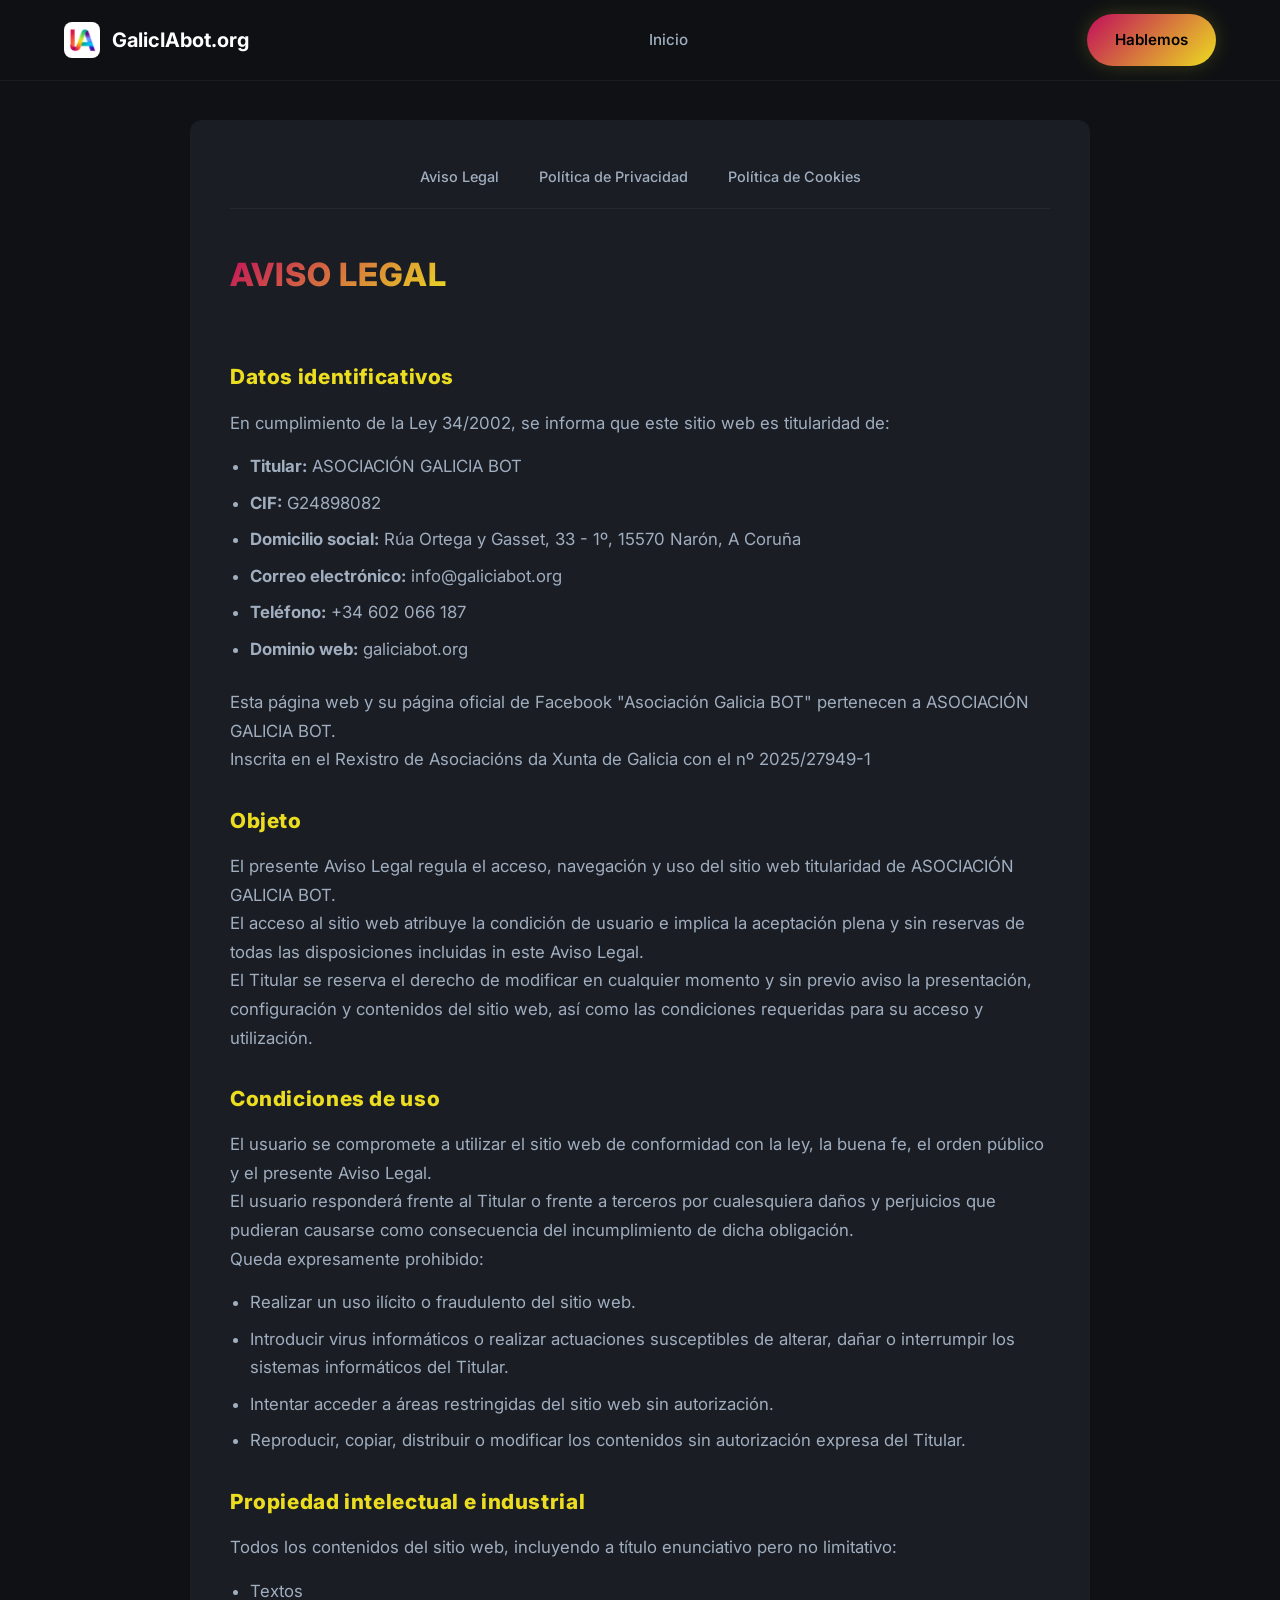
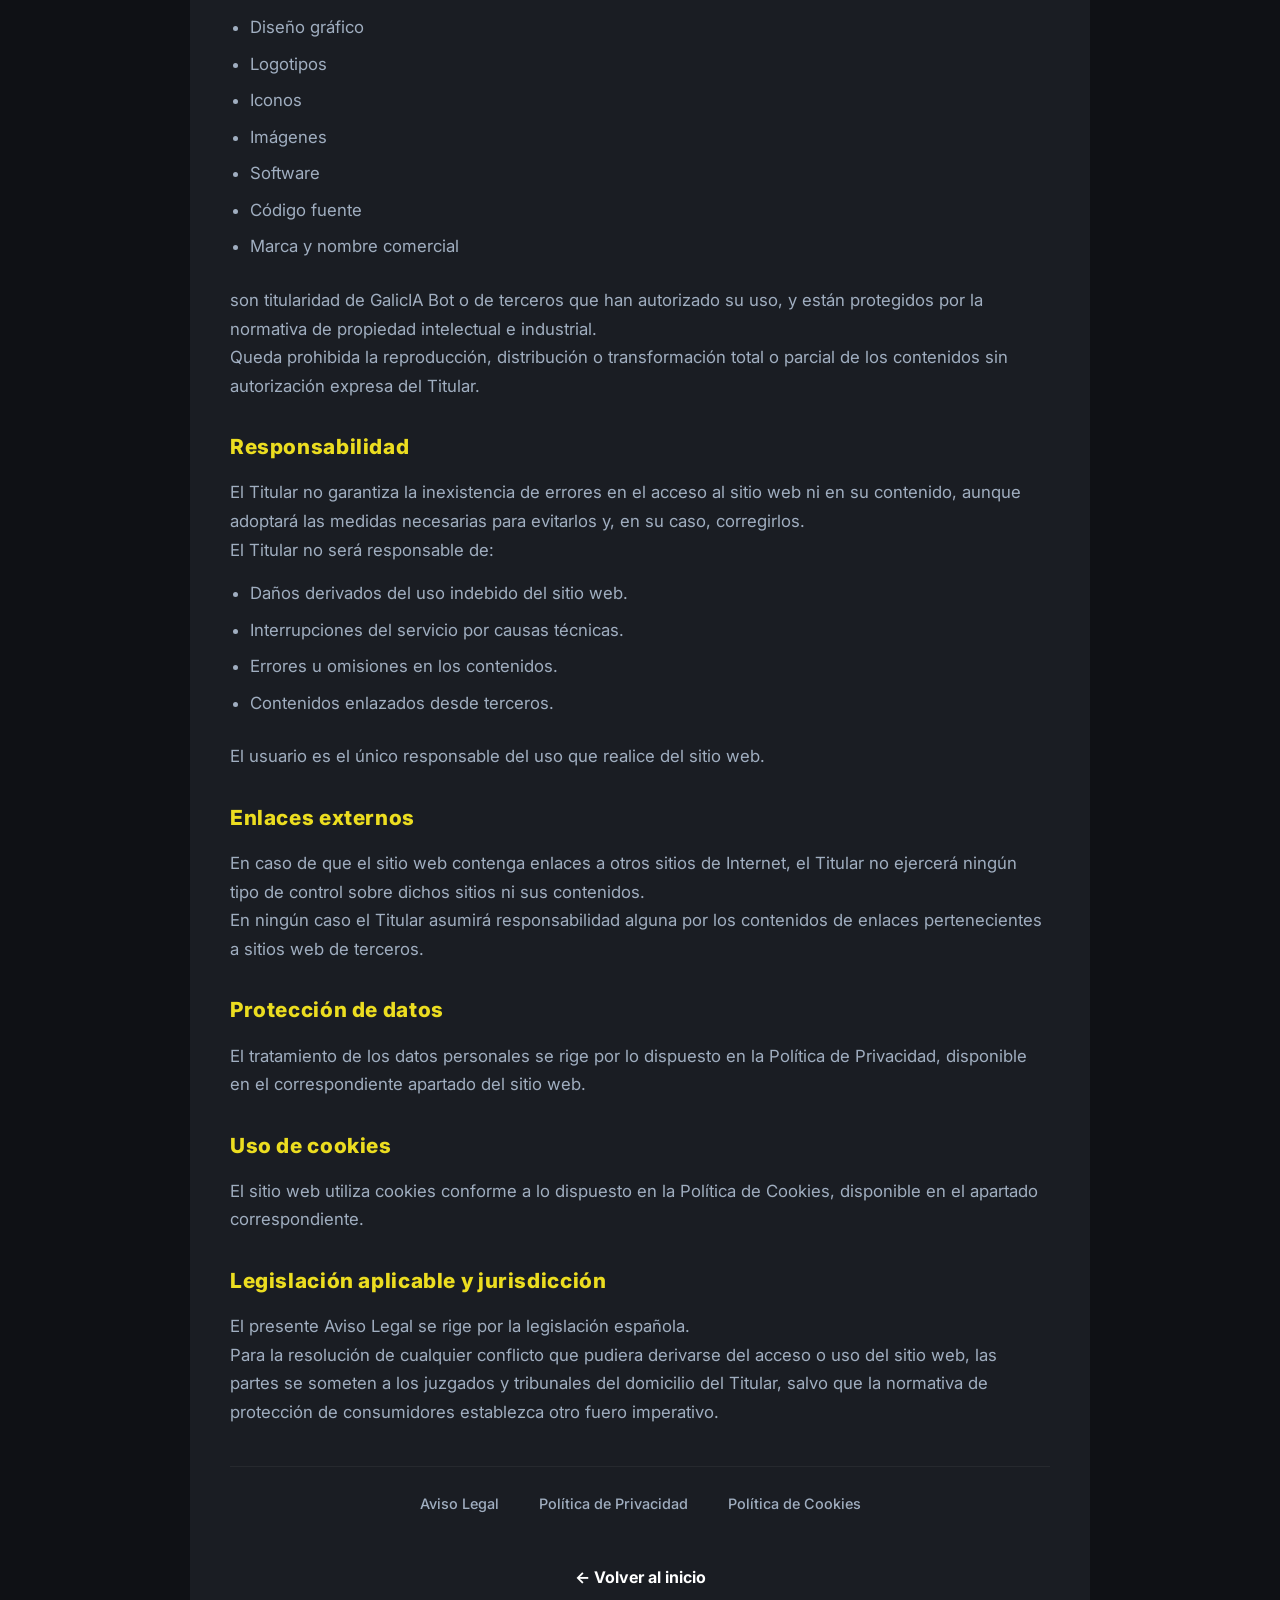
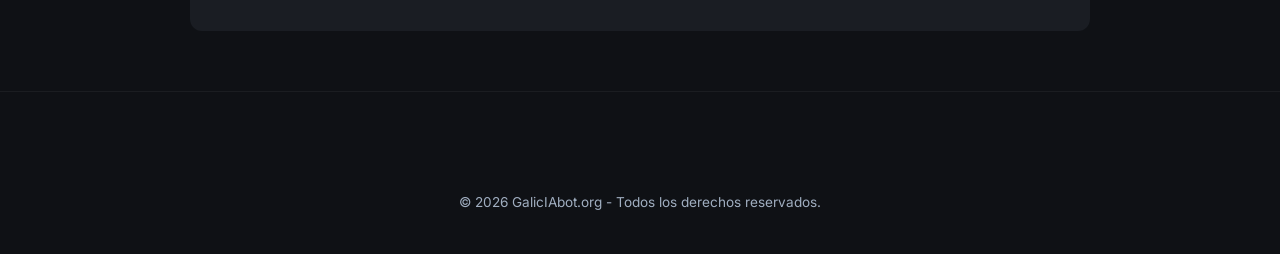
==== commit fbf049c9: "Add files via upload" ====
--- a/aviso-legal.html
+++ b/aviso-legal.html
@@ -162,12 +162,13 @@
                         <li><strong>Teléfono:</strong> +34 602 066 187</li>
                         <li><strong>Dominio web:</strong> galiciabot.org</li>
                     </ul>
-                    <p>Esta página web y su página oficial de Facebook "Asociación Galicia BOT" pertenecen a ASOCIACIÓN GALICIA BOT.<br>
-                    Inscrita en el Rexistro de Asociacións da Xunta de Galicia con el nº 2025/27949-1</p>
+                    <p>Esta página web y su página oficial de Facebook "Asociación Galicia BOT" pertenecen a ASOCIACIÓN
+                        GALICIA BOT.<br>
+                        Inscrita en el Rexistro de Asociacións da Xunta de Galicia con el nº 2025/27949-1</p>
 
                     <h3>Objeto</h3>
-                    <p>El presente Aviso Legal regula el acceso, navegación y uso del sitio web titularidad de GalicIA
-                        Bot.<br>
+                    <p>El presente Aviso Legal regula el acceso, navegación y uso del sitio web titularidad de
+                        ASOCIACIÓN GALICIA BOT.<br>
                         El acceso al sitio web atribuye la condición de usuario e implica la aceptación plena y sin
                         reservas de
                         todas las disposiciones incluidas in este Aviso Legal.<br>
